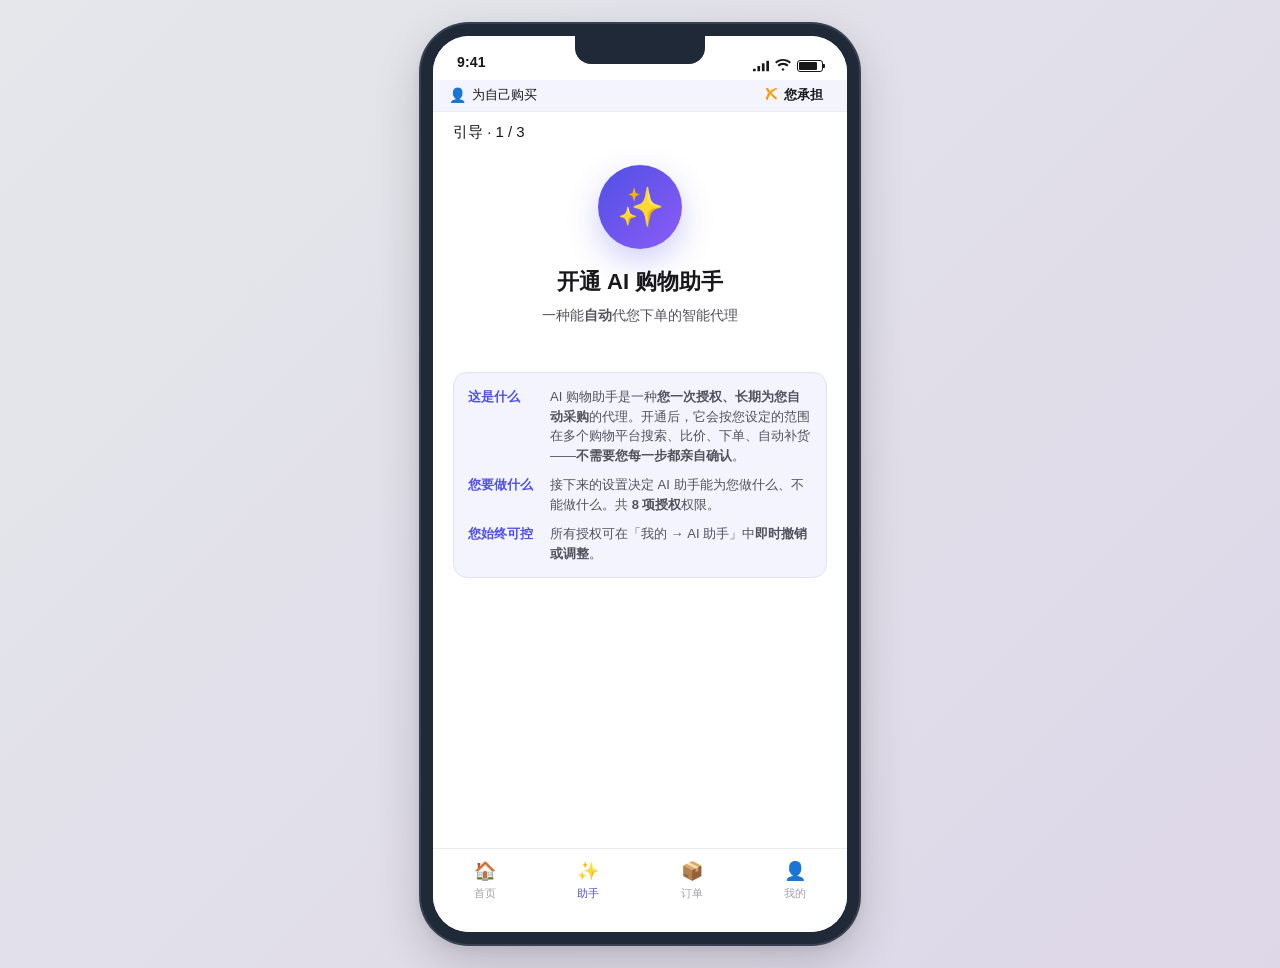
==== index.html @ 3d6e9ff3 "Prototype v5: agentic commerce authorization tool (3-page welcome, 8 auth items, monthly cap)" ====
<!DOCTYPE html>
<html lang="zh-CN">
<head>
  <meta charset="UTF-8" />
  <meta name="viewport" content="width=device-width, initial-scale=1.0, maximum-scale=1.0, user-scalable=no" />
  <meta name="referrer" content="no-referrer" />
  <meta name="theme-color" content="#5050E5" />
  <title>AI 购物助手</title>
  <link rel="stylesheet" href="styles.css" />
</head>
<body>
  <!-- PC backdrop holds a phone-frame; on mobile the frame collapses to fullscreen -->
  <div class="frame-bg">
    <div class="phone-frame" role="application" aria-label="AI 购物助手原型">
      <div class="notch"></div>
      <div class="phone-screen">

        <!-- Status bar (visual only) -->
        <header class="status-bar" aria-hidden="true">
          <div class="time">9:41</div>
          <div class="icons">
            <!-- signal -->
            <svg viewBox="0 0 18 12" aria-hidden="true">
              <rect x="0"  y="9"  width="3" height="3" rx="0.5"/>
              <rect x="5"  y="6"  width="3" height="6" rx="0.5"/>
              <rect x="10" y="3"  width="3" height="9" rx="0.5"/>
              <rect x="15" y="0"  width="3" height="12" rx="0.5"/>
            </svg>
            <!-- wifi -->
            <svg viewBox="0 0 16 12" aria-hidden="true">
              <path d="M8 11 L9.5 9.5 L8 8 L6.5 9.5 Z"/>
              <path d="M2.5 5 C5.5 2 10.5 2 13.5 5 L12 6.5 C9.8 4.4 6.2 4.4 4 6.5 Z"/>
              <path d="M0 2 C4.5 -2 11.5 -2 16 2 L14.5 3.5 C10.5 -0.3 5.5 -0.3 1.5 3.5 Z"/>
            </svg>
            <div class="battery"><div class="level"></div></div>
          </div>
        </header>

        <!-- Persistent ambient cell+cue banner (Round 6) -->
        <div id="ambient-banner" class="ambient-banner" role="status" aria-live="polite"></div>

        <!-- App content area (scrollable) -->
        <main id="app" class="app-area" role="main" aria-live="polite"></main>

        <!-- Bottom tab bar (decorative, not active) -->
        <nav class="tab-bar" aria-hidden="true">
          <div class="tab"><span class="tab-icon">🏠</span><span>首页</span></div>
          <div class="tab active"><span class="tab-icon">✨</span><span>助手</span></div>
          <div class="tab"><span class="tab-icon">📦</span><span>订单</span></div>
          <div class="tab"><span class="tab-icon">👤</span><span>我的</span></div>
        </nav>

      </div>
    </div>
  </div>

  <noscript>
    <p style="position:fixed;inset:0;background:#fff;padding:24px;color:#9b1c1c;text-align:center;">
      请启用 JavaScript 以完成此问卷的授权设置。
    </p>
  </noscript>

  <script src="app.js"></script>
</body>
</html>
---- styles.css ----
/* R3C1 Authorization Prototype v2 — Qwen-style mobile shopping assistant
   Design language: 通义千问 / Qwen aesthetic
   - Indigo-purple gradients (Qwen brand vibe)
   - PingFang SC / Source Han Sans
   - Generous whitespace, 12-16px rounded corners
   - ✨ sparkle as AI mark
   - Mobile-first; PC center-renders an iPhone frame
*/

/* ============================== TOKENS ============================== */
:root {
  /* Qwen palette */
  --qwen-primary: #5050E5;
  --qwen-primary-down: #4242C7;
  --qwen-light: #8B8FF7;
  --qwen-soft-bg: #F4F4FF;
  --qwen-gradient: linear-gradient(135deg, #5050E5 0%, #8B5CF6 100%);
  --qwen-gradient-soft: linear-gradient(135deg, #EEEEFF 0%, #F4EEFF 100%);

  /* Trust / status */
  --teal: #0EA5E9;
  --teal-soft: #E0F2FE;
  --amber: #F59E0B;
  --amber-soft: #FEF3C7;
  --green: #10B981;
  --green-soft: #D1FAE5;

  /* Neutrals */
  --bg: #FFFFFF;
  --bg-soft: #FAFAFC;
  --bg-card: #F8F8FB;
  --line: #EBEBF0;
  --line-strong: #D4D4DA;
  --fg: #18181B;
  --fg-soft: #52525B;
  --fg-mute: #A1A1AA;
  --fg-muted-light: #D4D4D8;

  /* Disabled */
  --disabled-bg: #F1F1F4;
  --disabled-fg: #C7C7CD;

  /* Phone frame (PC only) */
  --phone-w: 414px;
  --phone-h: 896px;
  --phone-bezel: 12px;
  --phone-radius: 48px;
  --phone-radius-inner: 36px;

  /* Sizes */
  --status-bar-h: 44px;
  --tab-bar-h: 60px;
  --safe-bottom: 24px;
}

* { box-sizing: border-box; -webkit-tap-highlight-color: transparent; }

html, body {
  margin: 0;
  padding: 0;
  font-family: -apple-system, "PingFang SC", "Source Han Sans CN", "Microsoft YaHei", "Hiragino Sans GB", "Helvetica Neue", Arial, sans-serif;
  font-size: 15px;
  line-height: 1.55;
  color: var(--fg);
  background: #E5E7EB;
  -webkit-font-smoothing: antialiased;
  -moz-osx-font-smoothing: grayscale;
  overflow-x: hidden;
}

/* ============================== PHONE FRAME ============================== */
.frame-bg {
  min-height: 100vh;
  display: flex;
  align-items: center;
  justify-content: center;
  padding: 24px 0;
  background: linear-gradient(135deg, #E5E7EB 0%, #DDD7E8 100%);
}

.phone-frame {
  width: calc(var(--phone-w) + var(--phone-bezel) * 2);
  height: calc(var(--phone-h) + var(--phone-bezel) * 2);
  background: #1F2937;
  border-radius: var(--phone-radius);
  padding: var(--phone-bezel);
  box-shadow:
    0 0 0 2px #374151,
    0 18px 48px rgba(0, 0, 0, 0.18),
    0 4px 12px rgba(0, 0, 0, 0.08);
  position: relative;
  flex-shrink: 0;
}

/* Notch */
.notch {
  position: absolute;
  top: var(--phone-bezel);
  left: 50%;
  transform: translateX(-50%);
  width: 130px;
  height: 28px;
  background: #1F2937;
  border-radius: 0 0 16px 16px;
  z-index: 10;
}

.phone-screen {
  width: 100%;
  height: 100%;
  background: var(--bg);
  border-radius: var(--phone-radius-inner);
  overflow: hidden;
  position: relative;
  display: flex;
  flex-direction: column;
}

/* Mobile (no frame) */
@media (max-width: 480px) {
  body { background: var(--bg); }
  .frame-bg { padding: 0; min-height: 100vh; background: var(--bg); }
  .phone-frame {
    width: 100vw;
    height: 100vh;
    background: var(--bg);
    border-radius: 0;
    padding: 0;
    box-shadow: none;
  }
  .phone-frame::before { display: none; }
  .notch { display: none; }
  .phone-screen { border-radius: 0; }
  .status-bar .time, .status-bar .icons { display: none; }
  .status-bar { height: env(safe-area-inset-top, 24px); }
}

/* ============================== STATUS BAR ============================== */
.status-bar {
  height: var(--status-bar-h);
  flex-shrink: 0;
  display: flex;
  align-items: flex-end;
  justify-content: space-between;
  padding: 0 24px 6px;
  font-size: 14px;
  font-weight: 600;
  color: var(--fg);
  background: var(--bg);
}
.status-bar .time {
  font-variant-numeric: tabular-nums;
  font-weight: 600;
  letter-spacing: 0.2px;
}
.status-bar .icons {
  display: flex;
  align-items: center;
  gap: 6px;
}
.status-bar .icons svg { width: 16px; height: 16px; fill: var(--fg); }
.status-bar .battery {
  width: 26px;
  height: 12px;
  border: 1.4px solid var(--fg);
  border-radius: 3px;
  position: relative;
  padding: 1px;
}
.status-bar .battery::after {
  content: "";
  position: absolute;
  right: -3px; top: 3px;
  width: 2px; height: 4px;
  background: var(--fg);
  border-radius: 0 1px 1px 0;
}
.status-bar .battery .level {
  width: 80%;
  height: 100%;
  background: var(--fg);
  border-radius: 1px;
}

/* ============================== APP AREA ============================== */
.app-area {
  flex: 1 1 auto;
  overflow-y: auto;
  overflow-x: hidden;
  -webkit-overflow-scrolling: touch;
  position: relative;
}

.page-content {
  padding: 8px 20px 24px;
  min-height: 100%;
}

/* ============================== TAB BAR (fake, decorative) ============================== */
.tab-bar {
  flex-shrink: 0;
  height: calc(var(--tab-bar-h) + var(--safe-bottom));
  border-top: 1px solid var(--line);
  background: var(--bg);
  padding: 6px 0 var(--safe-bottom);
  display: flex;
}
.tab-bar .tab {
  flex: 1;
  display: flex;
  flex-direction: column;
  align-items: center;
  justify-content: center;
  font-size: 11px;
  color: var(--fg-mute);
  gap: 2px;
  cursor: not-allowed;
  user-select: none;
}
.tab-bar .tab .tab-icon {
  width: 22px; height: 22px;
  display: inline-flex;
  align-items: center;
  justify-content: center;
  font-size: 18px;
  color: var(--fg-mute);
}
.tab-bar .tab.active { color: var(--qwen-primary); }
.tab-bar .tab.active .tab-icon { color: var(--qwen-primary); }

/* ============================== BUTTONS ============================== */
.btn {
  display: inline-flex;
  align-items: center;
  justify-content: center;
  gap: 6px;
  padding: 14px 22px;
  font-size: 16px;
  font-weight: 600;
  font-family: inherit;
  border: 1px solid transparent;
  border-radius: 12px;
  background: var(--bg-card);
  color: var(--fg);
  cursor: pointer;
  transition: opacity 0.12s ease, transform 0.06s ease;
  user-select: none;
  -webkit-user-select: none;
}
.btn:active { transform: scale(0.985); }
.btn:disabled,
.btn[disabled] {
  background: var(--disabled-bg);
  color: var(--disabled-fg);
  border-color: var(--disabled-bg);
  cursor: not-allowed;
}

.btn-primary {
  background: var(--qwen-gradient);
  color: #FFFFFF;
  box-shadow: 0 6px 18px rgba(80, 80, 229, 0.28);
}
.btn-primary:disabled {
  background: var(--disabled-bg);
  color: var(--disabled-fg);
  box-shadow: none;
}

.btn-secondary {
  background: var(--bg-card);
  color: var(--fg);
  border-color: var(--line);
}

.btn-text {
  background: transparent;
  color: var(--qwen-primary);
  padding: 6px 10px;
}

.btn-block { width: 100%; }

/* ============================== HEADERS / TYPE ============================== */
h1.page-title {
  font-size: 24px;
  font-weight: 700;
  margin: 8px 0 6px;
  color: var(--fg);
  letter-spacing: -0.4px;
}
.page-subtitle {
  font-size: 15px;
  color: var(--fg-soft);
  margin: 0 0 18px;
  line-height: 1.5;
}

.label-mute {
  font-size: 13px;
  color: var(--fg-mute);
  margin: 0 0 8px;
  letter-spacing: 0.2px;
}

.muted { color: var(--fg-mute); }
.soft  { color: var(--fg-soft); }

/* ============================== WELCOME / HERO ============================== */
.hero {
  padding: 16px 4px 12px;
  text-align: center;
}
.hero .ai-avatar {
  width: 84px;
  height: 84px;
  border-radius: 50%;
  background: var(--qwen-gradient);
  display: inline-flex;
  align-items: center;
  justify-content: center;
  font-size: 38px;
  color: #FFFFFF;
  margin: 6px auto 16px;
  box-shadow: 0 12px 32px rgba(80, 80, 229, 0.28);
}
.hero h1 {
  font-size: 22px;
  font-weight: 700;
  margin: 0 0 6px;
  color: var(--fg);
}
.hero .hero-sub {
  font-size: 14px;
  color: var(--fg-soft);
  margin: 0 0 18px;
  line-height: 1.5;
  padding: 0 12px;
}

/* ============================== VIGNETTE CARD (cell-specific) ============================== */
.vignette-card {
  background: var(--qwen-gradient-soft);
  border: 1px solid #E0E0F8;
  border-radius: 14px;
  padding: 16px;
  margin: 8px 0 16px;
  display: flex;
  gap: 14px;
  align-items: center;
}
.vignette-card .v-icon {
  flex-shrink: 0;
  width: 56px; height: 56px;
  border-radius: 14px;
  background: var(--bg);
  border: 1px solid var(--line);
  display: inline-flex;
  align-items: center;
  justify-content: center;
  font-size: 28px;
}
.vignette-card .v-text { flex: 1; min-width: 0; }
.vignette-card .v-text .v-label {
  font-size: 12px;
  color: var(--qwen-primary);
  font-weight: 600;
  letter-spacing: 0.4px;
  margin-bottom: 2px;
  text-transform: uppercase;
}
.vignette-card .v-text .v-title {
  font-size: 16px;
  font-weight: 600;
  color: var(--fg);
  margin-bottom: 4px;
  line-height: 1.4;
}
.vignette-card .v-text .v-sub {
  font-size: 13px;
  color: var(--fg-soft);
  line-height: 1.45;
}

/* ============================== CUE BANNER ============================== */
.cue-banner {
  border-radius: 12px;
  margin: 0 0 16px;
  border-width: 1px;
  border-style: solid;
  overflow: hidden;
}
.cue-banner.high {
  background: var(--teal-soft);
  border-color: rgba(14, 165, 233, 0.25);
}
.cue-banner.low {
  background: var(--amber-soft);
  border-color: rgba(245, 158, 11, 0.3);
}
.cue-banner .cue-row {
  display: flex;
  align-items: center;
  gap: 10px;
  padding: 13px 14px;
  cursor: pointer;
  user-select: none;
}
.cue-banner .cue-icon {
  flex-shrink: 0;
  width: 32px; height: 32px;
  border-radius: 8px;
  display: inline-flex;
  align-items: center;
  justify-content: center;
  font-size: 18px;
}
.cue-banner.high .cue-icon { background: var(--teal); color: #FFFFFF; }
.cue-banner.low  .cue-icon { background: var(--amber); color: #FFFFFF; }
.cue-banner .cue-label {
  font-size: 11px;
  font-weight: 600;
  letter-spacing: 0.4px;
  text-transform: uppercase;
  margin-bottom: 2px;
}
.cue-banner.high .cue-label { color: #075985; }
.cue-banner.low  .cue-label { color: #92400E; }
.cue-banner .cue-summary {
  font-size: 14px;
  color: var(--fg);
  font-weight: 500;
  line-height: 1.45;
}
.cue-banner .cue-chevron {
  flex-shrink: 0;
  font-size: 18px;
  color: var(--fg-mute);
  transition: transform 0.15s ease;
}
.cue-banner.expanded .cue-chevron { transform: rotate(180deg); }
.cue-banner .cue-body {
  display: none;
  padding: 0 14px 14px;
  border-top: 1px dashed rgba(0,0,0,0.08);
  font-size: 14px;
  color: var(--fg-soft);
  line-height: 1.6;
}
.cue-banner.expanded .cue-body { display: block; padding-top: 14px; }
.cue-banner .cue-body .cue-full {
  background: rgba(255, 255, 255, 0.55);
  padding: 12px;
  border-radius: 8px;
  margin: 0 0 12px;
  font-size: 14px;
  font-weight: 500;
  color: var(--fg);
  line-height: 1.55;
}
.cue-banner .cue-body .cue-en {
  font-size: 13px;
  color: var(--fg-mute);
  line-height: 1.5;
  font-style: italic;
}
.cue-banner .cue-body .cue-ack {
  margin-top: 12px;
  display: flex;
  justify-content: flex-end;
}
.cue-banner .cue-body .cue-ack button {
  background: rgba(255, 255, 255, 0.9);
  border: 1px solid var(--line);
  border-radius: 8px;
  padding: 7px 14px;
  font-size: 13px;
  font-weight: 600;
  color: var(--fg);
  cursor: pointer;
}

/* ============================== TRUST SIGNALS ============================== */
.trust-row {
  display: flex;
  flex-wrap: wrap;
  gap: 6px 10px;
  margin: 12px 0 16px;
}
.trust-row .trust-item {
  display: inline-flex;
  align-items: center;
  gap: 4px;
  font-size: 12px;
  color: var(--fg-mute);
  background: var(--bg-card);
  padding: 5px 10px;
  border-radius: 999px;
  border: 1px solid var(--line);
}
.trust-row .trust-item .icon { font-size: 13px; }

/* ============================== TIER INTRO ============================== */
.tier-intro {
  padding: 14px 4px 8px;
  text-align: center;
}
.tier-intro .step-label {
  font-size: 12px;
  font-weight: 600;
  color: var(--qwen-primary);
  letter-spacing: 1px;
  text-transform: uppercase;
  margin-bottom: 14px;
}
.tier-intro .tier-icon {
  width: 92px; height: 92px;
  border-radius: 24px;
  background: var(--qwen-gradient-soft);
  display: inline-flex;
  align-items: center;
  justify-content: center;
  font-size: 44px;
  margin: 0 auto 16px;
}
.tier-intro h1 {
  font-size: 24px;
  font-weight: 700;
  margin: 0 0 8px;
}
.tier-intro p {
  font-size: 15px;
  color: var(--fg-soft);
  line-height: 1.6;
  margin: 0 16px 16px;
}
.tier-intro .preview-list {
  text-align: left;
  background: var(--bg-card);
  border: 1px solid var(--line);
  border-radius: 12px;
  padding: 12px 16px;
  margin: 8px 0 18px;
}
.tier-intro .preview-list li {
  list-style: none;
  font-size: 14px;
  color: var(--fg-soft);
  padding: 7px 0;
  border-bottom: 1px solid var(--line);
  display: flex;
  align-items: center;
  gap: 10px;
}
.tier-intro .preview-list li:last-child { border-bottom: 0; }
.tier-intro .preview-list .dot {
  width: 6px; height: 6px;
  background: var(--qwen-primary);
  border-radius: 50%;
  flex-shrink: 0;
}

/* ============================== AUTH ITEM PAGE ============================== */
.auth-page {
  padding: 14px 4px 0;
}
.auth-page .step-label {
  font-size: 12px;
  font-weight: 600;
  color: var(--qwen-primary);
  letter-spacing: 0.6px;
  margin-bottom: 14px;
}
.auth-page .auth-icon {
  width: 80px; height: 80px;
  border-radius: 22px;
  background: var(--qwen-gradient);
  display: inline-flex;
  align-items: center;
  justify-content: center;
  font-size: 36px;
  margin-bottom: 18px;
  box-shadow: 0 12px 28px rgba(80, 80, 229, 0.22);
}
.auth-page h1 {
  font-size: 22px;
  font-weight: 700;
  margin: 0 0 8px;
  letter-spacing: -0.3px;
}
.auth-page .auth-sub {
  font-size: 15px;
  color: var(--fg-soft);
  line-height: 1.55;
  margin: 0 0 16px;
}

/* Detail toggle */
.auth-detail {
  border: 1px solid var(--line);
  border-radius: 12px;
  margin: 6px 0 16px;
  overflow: hidden;
}
.auth-detail .detail-head {
  display: flex;
  align-items: center;
  justify-content: space-between;
  padding: 12px 14px;
  cursor: pointer;
  user-select: none;
  font-size: 14px;
  font-weight: 500;
  color: var(--fg);
}
.auth-detail .chevron {
  font-size: 16px;
  color: var(--fg-mute);
  transition: transform 0.15s ease;
}
.auth-detail.open .chevron { transform: rotate(180deg); }
.auth-detail .detail-body {
  display: none;
  padding: 0 14px 14px;
  font-size: 13px;
  color: var(--fg-soft);
  line-height: 1.6;
  border-top: 1px dashed var(--line);
}
.auth-detail.open .detail-body { display: block; padding-top: 12px; }
.auth-detail .detail-body p { margin: 0 0 8px; }
.auth-detail .detail-body strong { color: var(--fg); font-weight: 600; }

/* Trust pellets in auth pages */
.auth-trust {
  display: flex;
  flex-wrap: wrap;
  gap: 8px;
  margin: 0 0 16px;
}
.auth-trust .pellet {
  display: inline-flex;
  align-items: center;
  gap: 4px;
  font-size: 12px;
  color: var(--fg-mute);
  background: var(--bg-card);
  padding: 4px 10px;
  border-radius: 999px;
  border: 1px solid var(--line);
}

/* Min-read gate hint */
.read-gate {
  display: flex;
  align-items: center;
  justify-content: center;
  gap: 6px;
  margin: 4px 0 12px;
  font-size: 12px;
  color: var(--fg-mute);
  height: 18px;
}
.read-gate.cleared { visibility: hidden; }
.read-gate .countdown { color: var(--qwen-primary); font-weight: 600; }

/* Choice buttons row */
.choice-row {
  display: flex;
  gap: 12px;
  margin: 0 0 16px;
}
.choice-row .btn { flex: 1; padding: 14px 0; font-size: 16px; }

/* Hold-to-confirm button */
.btn-hold {
  position: relative;
  flex: 1;
  border: none;
  border-radius: 12px;
  height: 50px;
  font-size: 16px;
  font-weight: 600;
  font-family: inherit;
  background: var(--qwen-gradient);
  color: #FFFFFF;
  cursor: pointer;
  overflow: hidden;
  user-select: none;
  -webkit-user-select: none;
  box-shadow: 0 6px 18px rgba(80, 80, 229, 0.28);
}
.btn-hold .hold-progress {
  position: absolute;
  top: 0; left: 0;
  height: 100%;
  width: 0;
  background: rgba(255, 255, 255, 0.18);
  transition: width 0.05s linear;
}
.btn-hold .hold-label {
  position: relative;
  z-index: 1;
  display: flex;
  align-items: center;
  justify-content: center;
  height: 100%;
  gap: 6px;
}
.btn-hold .hold-hint {
  font-size: 11px;
  font-weight: 500;
  opacity: 0.85;
}
.btn-hold:disabled,
.btn-hold[disabled] {
  background: var(--disabled-bg);
  color: var(--disabled-fg);
  box-shadow: none;
  cursor: not-allowed;
}

/* ============================== PAYMENT CAP ============================== */
.cap-page { padding: 14px 4px 0; }
.cap-page .step-label {
  font-size: 12px;
  font-weight: 600;
  color: var(--qwen-primary);
  letter-spacing: 0.6px;
  margin-bottom: 14px;
}
.cap-page h1 {
  font-size: 22px;
  font-weight: 700;
  margin: 0 0 8px;
}
.cap-page .anchor-hint {
  background: var(--bg-card);
  border: 1px solid var(--line);
  border-radius: 12px;
  padding: 12px 14px;
  font-size: 13px;
  color: var(--fg-soft);
  margin: 12px 0 24px;
  display: flex;
  align-items: center;
  gap: 10px;
}
.cap-page .anchor-hint .anchor-icon {
  font-size: 18px;
  color: var(--qwen-primary);
}
.cap-display {
  text-align: center;
  margin: 24px 0 12px;
}
.cap-display .cap-number {
  font-size: 56px;
  font-weight: 700;
  color: var(--fg);
  line-height: 1;
  letter-spacing: -2px;
  font-variant-numeric: tabular-nums;
}
.cap-display .cap-currency {
  font-size: 24px;
  color: var(--fg-mute);
  margin-right: 6px;
  font-weight: 600;
}
.cap-display .cap-label {
  font-size: 13px;
  color: var(--fg-mute);
  margin-top: 6px;
}
.cap-slider-wrap {
  padding: 14px 0 6px;
}
.cap-slider {
  width: 100%;
  -webkit-appearance: none;
  appearance: none;
  height: 6px;
  background: var(--line);
  border-radius: 999px;
  outline: none;
}
.cap-slider::-webkit-slider-thumb {
  -webkit-appearance: none;
  appearance: none;
  width: 26px; height: 26px;
  background: #FFFFFF;
  border: 4px solid var(--qwen-primary);
  border-radius: 50%;
  cursor: pointer;
  box-shadow: 0 4px 12px rgba(80, 80, 229, 0.3);
}
.cap-slider::-moz-range-thumb {
  width: 26px; height: 26px;
  background: #FFFFFF;
  border: 4px solid var(--qwen-primary);
  border-radius: 50%;
  cursor: pointer;
  box-shadow: 0 4px 12px rgba(80, 80, 229, 0.3);
}
.cap-ticks {
  display: flex;
  justify-content: space-between;
  font-size: 12px;
  color: var(--fg-mute);
  padding: 8px 4px 0;
  font-variant-numeric: tabular-nums;
}
.cap-explainer {
  margin: 22px 0 16px;
  padding: 12px 14px;
  background: var(--qwen-soft-bg);
  border-radius: 10px;
  font-size: 13px;
  color: var(--fg-soft);
  line-height: 1.55;
  display: flex;
  gap: 10px;
}
.cap-explainer .icon {
  flex-shrink: 0;
  font-size: 16px;
  color: var(--qwen-primary);
}

/* ============================== CONFIRM SUMMARY ============================== */
.confirm-page { padding: 14px 4px 0; }
.confirm-page h1 {
  font-size: 22px;
  font-weight: 700;
  margin: 0 0 6px;
}
.confirm-page .confirm-sub {
  font-size: 14px;
  color: var(--fg-soft);
  margin: 0 0 18px;
}
.summary-group {
  background: var(--bg-card);
  border: 1px solid var(--line);
  border-radius: 14px;
  margin: 0 0 14px;
  overflow: hidden;
}
.summary-group .group-head {
  padding: 12px 16px 8px;
  font-size: 12px;
  font-weight: 600;
  color: var(--qwen-primary);
  letter-spacing: 0.6px;
  text-transform: uppercase;
  border-bottom: 1px solid var(--line);
  background: var(--bg);
}
.summary-row {
  display: flex;
  align-items: center;
  gap: 12px;
  padding: 11px 16px;
  border-bottom: 1px solid var(--line);
}
.summary-row:last-child { border-bottom: 0; }
.summary-row .check {
  flex-shrink: 0;
  width: 22px; height: 22px;
  border-radius: 50%;
  display: inline-flex;
  align-items: center;
  justify-content: center;
  font-size: 14px;
  font-weight: 700;
}
.summary-row .check.allow { background: var(--green-soft); color: var(--green); }
.summary-row .check.deny  { background: #FEE2E2; color: #DC2626; }
.summary-row .summary-text {
  flex: 1;
  font-size: 14px;
  color: var(--fg);
  line-height: 1.4;
}
.summary-row .modify-link {
  font-size: 13px;
  color: var(--qwen-primary);
  cursor: pointer;
  font-weight: 500;
  flex-shrink: 0;
}
.summary-row .modify-link:hover { color: var(--qwen-primary-down); }

.summary-cap-card {
  background: var(--bg-card);
  border: 1px solid var(--line);
  border-radius: 14px;
  padding: 14px 16px;
  margin: 0 0 14px;
  display: flex;
  align-items: center;
  gap: 12px;
}
.summary-cap-card .cap-icon {
  width: 38px; height: 38px;
  border-radius: 10px;
  background: var(--qwen-soft-bg);
  display: inline-flex;
  align-items: center;
  justify-content: center;
  font-size: 20px;
  color: var(--qwen-primary);
}
.summary-cap-card .cap-block { flex: 1; }
.summary-cap-card .cap-block .lbl {
  font-size: 12px;
  color: var(--fg-mute);
  margin-bottom: 2px;
}
.summary-cap-card .cap-block .val {
  font-size: 18px;
  font-weight: 600;
  color: var(--fg);
}
.summary-cap-card .modify-link {
  font-size: 13px;
  color: var(--qwen-primary);
  cursor: pointer;
  font-weight: 500;
}

/* ============================== BOTTOM ACTION ============================== */
.bottom-action {
  padding: 12px 20px 16px;
  border-top: 1px solid var(--line);
  background: var(--bg);
  display: flex;
  gap: 10px;
}
.bottom-action .btn { flex: 1; }
.bottom-action.with-back .btn-secondary { flex: 0 0 100px; }

/* ============================== END / SUCCESS ============================== */
.end-page {
  padding: 80px 24px 40px;
  text-align: center;
}
.end-page .check-circle {
  width: 84px; height: 84px;
  border-radius: 50%;
  background: var(--green-soft);
  color: var(--green);
  display: inline-flex;
  align-items: center;
  justify-content: center;
  font-size: 42px;
  margin: 0 auto 22px;
}
.end-page h1 {
  font-size: 22px;
  font-weight: 700;
  margin: 0 0 8px;
}
.end-page p {
  color: var(--fg-soft);
  font-size: 14px;
  line-height: 1.55;
  margin: 0 0 22px;
}
.end-page .submission-code {
  display: inline-block;
  padding: 10px 22px;
  background: var(--qwen-soft-bg);
  border: 1px solid #DCDCFA;
  border-radius: 10px;
  font-family: "SF Mono", ui-monospace, Menlo, Consolas, monospace;
  font-size: 22px;
  letter-spacing: 4px;
  font-weight: 600;
  color: var(--qwen-primary);
  margin-bottom: 14px;
}
.end-page .small-note {
  font-size: 12px;
  color: var(--fg-mute);
  max-width: 280px;
  margin: 0 auto;
  line-height: 1.5;
}

/* ============================== SCROLL HELPERS ============================== */
.app-area::-webkit-scrollbar { width: 0; background: transparent; }
.app-area { scrollbar-width: none; }

/* ============================== SUBTLE ANIMATIONS ============================== */
.fade-in {
  animation: fadeIn 0.18s ease-out;
}
@keyframes fadeIn {
  from { opacity: 0; transform: translateY(4px); }
  to   { opacity: 1; transform: translateY(0); }
}

/* ============================== AI CHAT BUBBLE (Qwen-style) ============================== */
.ai-bubble {
  display: flex;
  gap: 10px;
  margin: 14px 0;
  align-items: flex-start;
}
.ai-bubble .ai-avatar-mini {
  flex-shrink: 0;
  width: 28px; height: 28px;
  border-radius: 50%;
  background: var(--qwen-gradient);
  color: #FFFFFF;
  display: inline-flex;
  align-items: center;
  justify-content: center;
  font-size: 14px;
  margin-top: 2px;
}
.ai-bubble .ai-msg {
  flex: 1;
  background: var(--bg-card);
  border: 1px solid var(--line);
  border-radius: 4px 14px 14px 14px;
  padding: 10px 14px;
  font-size: 14px;
  color: var(--fg);
  line-height: 1.5;
}
.ai-bubble .ai-msg .reason {
  display: block;
  margin-top: 6px;
  font-size: 12px;
  color: var(--fg-mute);
}

/* ============================== PRODUCT CARDS ============================== */
.product-row {
  display: flex;
  gap: 10px;
  overflow-x: auto;
  overflow-y: hidden;
  padding: 4px 4px 8px;
  margin: 0 -4px 14px;
  scrollbar-width: none;
}
.product-row::-webkit-scrollbar { display: none; }

.product-card {
  flex: 0 0 124px;
  width: 124px;
  background: var(--bg);
  border: 1px solid var(--line);
  border-radius: 12px;
  padding: 8px;
  display: flex;
  flex-direction: column;
  position: relative;
}
.product-card .pc-img {
  width: 100%;
  aspect-ratio: 1;
  border-radius: 8px;
  display: flex;
  align-items: center;
  justify-content: center;
  font-size: 40px;
  position: relative;
  overflow: hidden;
}
.product-card .pc-name {
  font-size: 12px;
  font-weight: 500;
  color: var(--fg);
  margin: 8px 0 2px;
  line-height: 1.35;
  display: -webkit-box;
  -webkit-line-clamp: 2;
  -webkit-box-orient: vertical;
  overflow: hidden;
  min-height: 32px;
}
.product-card .pc-meta {
  font-size: 11px;
  color: var(--fg-mute);
  margin-bottom: 4px;
}
.product-card .pc-price {
  display: flex;
  align-items: baseline;
  gap: 4px;
  font-variant-numeric: tabular-nums;
}
.product-card .pc-price .now {
  color: #DC2626;
  font-weight: 600;
  font-size: 14px;
}
.product-card .pc-price .now .yuan { font-size: 11px; }
.product-card .pc-price .orig {
  font-size: 11px;
  color: var(--fg-mute);
  text-decoration: line-through;
}
.product-card .pc-badge {
  position: absolute;
  top: 6px;
  left: 6px;
  background: linear-gradient(135deg, #FACC15, #F59E0B);
  color: #FFFFFF;
  font-size: 10px;
  font-weight: 600;
  padding: 2px 6px;
  border-radius: 4px;
  letter-spacing: 0.4px;
}
.product-card .pc-badge.ai-pick {
  background: var(--qwen-gradient);
}
.product-card .pc-badge.oos {
  background: #94A3B8;
}

/* large product card (for select / single hero) */
.product-card-large {
  width: 100%;
  background: var(--bg);
  border: 1px solid var(--line);
  border-radius: 14px;
  padding: 14px;
  margin-bottom: 14px;
  display: flex;
  gap: 12px;
}
.product-card-large .pc-img {
  flex-shrink: 0;
  width: 96px; height: 96px;
  border-radius: 10px;
  display: flex;
  align-items: center;
  justify-content: center;
  font-size: 48px;
}
.product-card-large .pc-body { flex: 1; min-width: 0; }
.product-card-large .pc-name {
  font-size: 15px;
  font-weight: 600;
  color: var(--fg);
  margin: 0 0 4px;
  line-height: 1.4;
}
.product-card-large .pc-meta {
  font-size: 12px;
  color: var(--fg-mute);
  margin-bottom: 8px;
}
.product-card-large .pc-meta .star { color: #F59E0B; }
.product-card-large .pc-price .now {
  color: #DC2626;
  font-weight: 700;
  font-size: 18px;
}
.product-card-large .pc-price .yuan { font-size: 12px; }
.product-card-large .pc-price .orig {
  font-size: 12px;
  color: var(--fg-mute);
  text-decoration: line-through;
  margin-left: 6px;
}

/* Product comparison row (3 cards side-by-side, no scroll) */
.product-compare {
  display: grid;
  grid-template-columns: repeat(3, 1fr);
  gap: 8px;
  margin-bottom: 14px;
}
.product-compare .product-card {
  flex: none;
  width: 100%;
}

/* ============================== MOCK ORDER CARD ============================== */
.mock-order {
  background: var(--bg);
  border: 1px solid var(--line);
  border-radius: 14px;
  margin: 0 0 14px;
  overflow: hidden;
}
.mock-order .mo-store {
  padding: 10px 14px 8px;
  font-size: 13px;
  color: var(--fg);
  font-weight: 500;
  border-bottom: 1px solid var(--line);
  display: flex;
  align-items: center;
  gap: 6px;
}
.mock-order .mo-store .store-icon {
  width: 16px; height: 16px;
  background: var(--qwen-gradient);
  border-radius: 4px;
  display: inline-flex;
  align-items: center;
  justify-content: center;
  font-size: 11px;
  color: #FFFFFF;
}
.mock-order .mo-product {
  padding: 12px 14px;
  display: flex;
  gap: 12px;
  align-items: center;
  border-bottom: 1px solid var(--line);
}
.mock-order .mo-product .pc-img {
  width: 60px; height: 60px;
  border-radius: 8px;
  display: flex;
  align-items: center;
  justify-content: center;
  font-size: 30px;
}
.mock-order .mo-product .mo-info { flex: 1; }
.mock-order .mo-product .mo-name {
  font-size: 14px;
  font-weight: 500;
  color: var(--fg);
}
.mock-order .mo-product .mo-spec {
  font-size: 11px;
  color: var(--fg-mute);
  margin-top: 2px;
}
.mock-order .mo-product .mo-price {
  font-size: 15px;
  font-weight: 600;
  color: var(--fg);
  align-self: flex-start;
  margin-top: 2px;
}
.mock-order .mo-rows { padding: 10px 14px; }
.mock-order .mo-row {
  display: flex;
  justify-content: space-between;
  font-size: 13px;
  padding: 5px 0;
  color: var(--fg-soft);
}
.mock-order .mo-row .label { color: var(--fg-mute); }
.mock-order .mo-row .val { color: var(--fg); }
.mock-order .mo-total {
  border-top: 1px solid var(--line);
  padding: 10px 14px;
  display: flex;
  justify-content: space-between;
  align-items: baseline;
  background: var(--bg-card);
}
.mock-order .mo-total .label {
  font-size: 13px;
  color: var(--fg-soft);
}
.mock-order .mo-total .val {
  font-size: 18px;
  font-weight: 700;
  color: #DC2626;
}

/* ============================== MOCK PAYMENT MODAL ============================== */
.mock-payment {
  background: var(--bg);
  border: 1px solid var(--line);
  border-radius: 16px;
  padding: 20px 18px 16px;
  margin: 0 0 14px;
  text-align: center;
}
.mock-payment .pay-title {
  font-size: 13px;
  color: var(--fg-mute);
  margin-bottom: 8px;
}
.mock-payment .pay-amount {
  font-size: 36px;
  font-weight: 700;
  color: var(--fg);
  letter-spacing: -1px;
  font-variant-numeric: tabular-nums;
}
.mock-payment .pay-amount .yuan { font-size: 18px; color: var(--fg-mute); margin-right: 4px; }
.mock-payment .pay-method {
  display: flex;
  align-items: center;
  justify-content: space-between;
  background: var(--bg-card);
  border: 1px solid var(--line);
  border-radius: 10px;
  padding: 10px 14px;
  margin: 14px 0 8px;
}
.mock-payment .pay-method .pm-left {
  display: flex;
  align-items: center;
  gap: 10px;
}
.mock-payment .pay-method .pm-icon {
  width: 32px; height: 32px;
  border-radius: 8px;
  background: linear-gradient(135deg, #1677FF, #00A1F1);
  color: #FFFFFF;
  font-size: 16px;
  display: inline-flex;
  align-items: center;
  justify-content: center;
}
.mock-payment .pay-method .pm-name {
  font-size: 14px;
  font-weight: 500;
  color: var(--fg);
}
.mock-payment .pay-method .pm-sub {
  font-size: 11px;
  color: var(--fg-mute);
  margin-top: 1px;
}
.mock-payment .pay-method .pm-check {
  color: var(--qwen-primary);
  font-size: 18px;
  font-weight: 700;
}
.mock-payment .pay-disclaimer {
  font-size: 11px;
  color: var(--fg-mute);
  margin-top: 6px;
  font-style: italic;
}

/* ============================== SUBSTITUTE PAIR ============================== */
.sub-pair {
  display: grid;
  grid-template-columns: 1fr 28px 1fr;
  gap: 8px;
  align-items: stretch;
  margin: 0 0 14px;
}
.sub-pair .arrow {
  display: flex;
  align-items: center;
  justify-content: center;
  font-size: 20px;
  color: var(--qwen-primary);
}
.sub-pair .product-card .pc-status {
  font-size: 10px;
  font-weight: 600;
  padding: 2px 6px;
  border-radius: 4px;
  display: inline-block;
  margin-top: 4px;
}
.sub-pair .product-card .pc-status.oos {
  background: #FEE2E2;
  color: #B91C1C;
}
.sub-pair .product-card .pc-status.replaced {
  background: var(--green-soft);
  color: var(--green);
}

/* ============================== REPLENISH CALENDAR ============================== */
.cal-grid {
  background: var(--bg);
  border: 1px solid var(--line);
  border-radius: 14px;
  padding: 12px;
  margin: 0 0 14px;
}
.cal-grid .cal-month {
  font-size: 14px;
  font-weight: 600;
  text-align: center;
  margin-bottom: 8px;
  color: var(--fg);
}
.cal-grid .cal-headers,
.cal-grid .cal-days {
  display: grid;
  grid-template-columns: repeat(7, 1fr);
  gap: 4px;
}
.cal-grid .cal-headers div {
  font-size: 11px;
  color: var(--fg-mute);
  text-align: center;
  padding: 4px 0;
  font-weight: 500;
}
.cal-grid .cal-days .day {
  aspect-ratio: 1;
  display: flex;
  align-items: center;
  justify-content: center;
  font-size: 12px;
  color: var(--fg-soft);
  border-radius: 6px;
  position: relative;
}
.cal-grid .cal-days .day.empty { color: var(--fg-muted-light); }
.cal-grid .cal-days .day.replenish {
  background: var(--qwen-soft-bg);
  color: var(--qwen-primary);
  font-weight: 600;
}
.cal-grid .cal-days .day.replenish::after {
  content: "🔄";
  position: absolute;
  top: -2px;
  right: -2px;
  font-size: 9px;
}
.cal-grid .cal-legend {
  display: flex;
  align-items: center;
  gap: 8px;
  margin-top: 10px;
  padding-top: 10px;
  border-top: 1px solid var(--line);
  font-size: 11px;
  color: var(--fg-mute);
}
.cal-grid .cal-legend .swatch {
  width: 12px; height: 12px;
  background: var(--qwen-soft-bg);
  border-radius: 3px;
}
.cal-grid .cal-legend .replen-list {
  flex: 1;
  font-size: 11px;
  color: var(--fg-soft);
}

/* ============================== SCENARIO PREVIEW (welcome page) ============================== */
.scenario-preview {
  margin: 14px 0;
}
.scenario-preview .sp-label {
  font-size: 12px;
  color: var(--qwen-primary);
  font-weight: 600;
  letter-spacing: 0.4px;
  text-transform: uppercase;
  margin-bottom: 8px;
}
.scenario-preview .sp-row {
  display: flex;
  gap: 8px;
  overflow-x: auto;
  scrollbar-width: none;
  padding: 2px;
  margin: 0 -2px;
}
.scenario-preview .sp-row::-webkit-scrollbar { display: none; }
.scenario-preview .sp-card {
  flex: 0 0 80px;
  width: 80px;
  background: var(--bg);
  border: 1px solid var(--line);
  border-radius: 10px;
  padding: 6px;
  text-align: center;
}
.scenario-preview .sp-card .sp-img {
  width: 100%;
  aspect-ratio: 1;
  border-radius: 6px;
  display: flex;
  align-items: center;
  justify-content: center;
  font-size: 28px;
}
.scenario-preview .sp-card .sp-name {
  font-size: 10px;
  color: var(--fg-soft);
  margin-top: 4px;
  line-height: 1.2;
  display: -webkit-box;
  -webkit-line-clamp: 2;
  -webkit-box-orient: vertical;
  overflow: hidden;
  min-height: 24px;
}
.scenario-preview .sp-card .sp-price {
  font-size: 11px;
  color: #DC2626;
  font-weight: 600;
  margin-top: 2px;
}


/* ============================== AMBIENT BANNER (Round 6) ============================== */
.ambient-banner {
  height: 32px;
  flex-shrink: 0;
  display: flex;
  align-items: center;
  justify-content: space-between;
  padding: 0 16px;
  background: var(--qwen-soft-bg);
  border-bottom: 1px solid var(--line);
  font-size: 13px;
  font-weight: 500;
  color: var(--fg);
  user-select: none;
}
.ambient-banner .ab-left {
  display: flex;
  align-items: center;
  gap: 6px;
}
.ambient-banner .ab-icon {
  font-size: 14px;
  line-height: 1;
}
.ambient-banner .ab-right {
  display: flex;
  align-items: center;
  gap: 5px;
  cursor: pointer;
  font-weight: 600;
  padding: 2px 8px;
  border-radius: 8px;
  transition: background 0.15s;
}
.ambient-banner .ab-right:hover { background: rgba(0, 0, 0, 0.04); }
.ambient-banner .ab-glyph {
  font-size: 14px;
  font-weight: 700;
  line-height: 1;
}
.ambient-banner.cue-high .ab-glyph { color: var(--green); }
.ambient-banner.cue-low  .ab-glyph { color: var(--amber); }

/* ============================== PAYMENT LADDER (Round 6) ============================== */
.pay-ladder {
  display: flex;
  flex-direction: column;
  gap: 10px;
  margin-top: 12px;
}
.pay-ladder .pl-row {
  position: relative;
  display: flex;
  align-items: flex-start;
  gap: 12px;
  padding: 14px 14px 14px 16px;
  background: var(--bg-card);
  border: 1.5px solid var(--line);
  border-radius: 14px;
  cursor: pointer;
  transition: border-color 0.15s, background 0.15s;
}
.pay-ladder .pl-row:hover {
  border-color: var(--qwen-light);
}
.pay-ladder .pl-row.selected {
  border-color: var(--qwen-primary);
  background: var(--qwen-soft-bg);
}
.pay-ladder .pl-radio {
  width: 20px;
  height: 20px;
  flex-shrink: 0;
  border: 2px solid var(--line-strong);
  border-radius: 50%;
  margin-top: 2px;
  background: #FFFFFF;
  position: relative;
}
.pay-ladder .pl-row.selected .pl-radio {
  border-color: var(--qwen-primary);
}
.pay-ladder .pl-row.selected .pl-radio::after {
  content: "";
  position: absolute;
  top: 50%; left: 50%;
  transform: translate(-50%, -50%);
  width: 10px;
  height: 10px;
  border-radius: 50%;
  background: var(--qwen-primary);
}
.pay-ladder .pl-body {
  flex: 1 1 auto;
  min-width: 0;
}
.pay-ladder .pl-title {
  font-size: 15px;
  font-weight: 600;
  color: var(--fg);
  line-height: 1.35;
}
.pay-ladder .pl-sub {
  font-size: 12px;
  color: var(--fg-soft);
  margin-top: 4px;
  line-height: 1.4;
}
.pay-ladder .pl-level {
  position: absolute;
  top: 12px;
  right: 14px;
  font-size: 11px;
  font-weight: 600;
  color: var(--fg-mute);
  letter-spacing: 0.4px;
}
.pay-ladder .pl-row.selected .pl-level {
  color: var(--qwen-primary);
}
.pay-ladder .pl-row.requires-hold {
  border-color: var(--amber);
  background: var(--amber-soft);
}
.pay-ladder .pl-row.requires-hold.selected {
  border-color: var(--qwen-primary);
  background: var(--qwen-soft-bg);
}
.pay-ladder .pl-hold-hint {
  font-size: 11px;
  color: var(--amber);
  margin-top: 6px;
  font-weight: 600;
}
.pay-ladder .pl-row.selected .pl-hold-hint {
  color: var(--qwen-primary);
}


/* ============================== PREFERENCE PAGE (Round 7) ============================== */
.pref-list {
  display: flex;
  flex-direction: column;
  gap: 10px;
  margin-top: 16px;
}
.pref-card {
  display: flex;
  align-items: center;
  gap: 12px;
  padding: 14px 14px;
  background: var(--bg-card);
  border: 1.5px solid var(--line);
  border-radius: 14px;
  cursor: pointer;
  transition: border-color 0.15s, background 0.15s;
}
.pref-card:hover { border-color: var(--qwen-light); }
.pref-card.selected {
  border-color: var(--qwen-primary);
  background: var(--qwen-soft-bg);
}
.pref-card .pref-icon {
  width: 40px;
  height: 40px;
  flex-shrink: 0;
  display: flex;
  align-items: center;
  justify-content: center;
  font-size: 22px;
  background: var(--bg-soft);
  border-radius: 12px;
}
.pref-card .pref-body {
  flex: 1 1 auto;
  min-width: 0;
}
.pref-card .pref-label {
  font-size: 15px;
  font-weight: 600;
  color: var(--fg);
}
.pref-card .pref-sub {
  font-size: 12px;
  color: var(--fg-soft);
  margin-top: 2px;
  line-height: 1.4;
}
.pref-card .pref-radio {
  width: 18px;
  height: 18px;
  flex-shrink: 0;
  border: 2px solid var(--line-strong);
  border-radius: 50%;
  background: #FFFFFF;
  position: relative;
}
.pref-card.selected .pref-radio {
  border-color: var(--qwen-primary);
}
.pref-card.selected .pref-radio::after {
  content: "";
  position: absolute;
  top: 50%; left: 50%;
  transform: translate(-50%, -50%);
  width: 9px;
  height: 9px;
  border-radius: 50%;
  background: var(--qwen-primary);
}

/* ============================== FOCAL CATEGORY GRID (Round 7) ============================== */
.cat-grid {
  display: grid;
  grid-template-columns: repeat(2, 1fr);
  gap: 10px;
  margin-top: 14px;
}
.cat-tile {
  display: flex;
  flex-direction: column;
  align-items: center;
  padding: 12px 10px 10px;
  background: var(--bg-card);
  border: 1.5px solid var(--line);
  border-radius: 14px;
  cursor: pointer;
  transition: border-color 0.15s, background 0.15s;
}
.cat-tile:hover { border-color: var(--qwen-light); }
.cat-tile.selected {
  border-color: var(--qwen-primary);
  background: var(--qwen-soft-bg);
}
.cat-tile .cat-img {
  width: 52px;
  height: 52px;
  border-radius: 12px;
  display: flex;
  align-items: center;
  justify-content: center;
  font-size: 26px;
}
.cat-tile .cat-name {
  margin-top: 6px;
  font-size: 12px;
  text-align: center;
  color: var(--fg);
  line-height: 1.3;
  display: -webkit-box;
  -webkit-line-clamp: 2;
  -webkit-box-orient: vertical;
  overflow: hidden;
  min-height: 32px;
  font-weight: 500;
}
.cat-tile .cat-price {
  font-size: 12px;
  color: #DC2626;
  font-weight: 600;
  margin-top: 2px;
}

/* ============================== CONTEXT FRAME (welcome v4) ============================== */
.context-frame {
  margin: 16px 0;
  padding: 14px 14px 4px;
  background: var(--qwen-soft-bg);
  border-radius: 14px;
  border: 1px solid #E0E0F8;
}
.context-frame .cf-row {
  display: flex;
  gap: 10px;
  margin-bottom: 10px;
  font-size: 13px;
  line-height: 1.5;
}
.context-frame .cf-key {
  flex: 0 0 72px;
  color: var(--qwen-primary);
  font-weight: 600;
}
.context-frame .cf-val {
  flex: 1 1 auto;
  color: var(--fg-soft);
}

/* ============================== BRAND COMPARISON TABLE (auth_2 v4) ============================== */
.brand-compare {
  width: 100%;
  margin-top: 12px;
  border-collapse: collapse;
  font-size: 12px;
}
.brand-compare th {
  background: var(--bg-soft);
  color: var(--fg-soft);
  font-weight: 600;
  text-align: left;
  padding: 8px 8px;
  border-bottom: 1px solid var(--line);
}
.brand-compare td {
  padding: 10px 8px;
  border-bottom: 1px solid var(--line);
  vertical-align: middle;
}
.brand-compare .bc-name {
  display: flex;
  align-items: center;
  gap: 8px;
  font-weight: 500;
  color: var(--fg);
  font-size: 12px;
  line-height: 1.3;
}
.brand-compare .bc-icon {
  width: 28px;
  height: 28px;
  border-radius: 8px;
  display: flex;
  align-items: center;
  justify-content: center;
  font-size: 16px;
  flex-shrink: 0;
}
.brand-compare .bc-price .now {
  color: #DC2626;
  font-weight: 700;
  font-size: 13px;
}
.brand-compare .bc-price .orig {
  color: var(--fg-mute);
  font-size: 11px;
  text-decoration: line-through;
  margin-left: 4px;
}
.brand-compare .bc-sales {
  color: var(--fg-soft);
  font-variant-numeric: tabular-nums;
}
.brand-compare .bc-rating {
  color: #F59E0B;
  font-weight: 600;
}

/* ============================== SHORTLIST HEADER (auth_3 v4) ============================== */
.shortlist-header {
  margin: 12px 0 8px;
  padding: 8px 12px;
  background: linear-gradient(90deg, #FACC15 0%, #F59E0B 100%);
  color: #422006;
  border-radius: 10px;
  font-size: 12px;
  font-weight: 600;
}


/* ============================== PLATFORM SEARCH TILES (auth_1 v4 fix) ============================== */
.platform-row {
  display: grid;
  grid-template-columns: repeat(2, 1fr);
  gap: 10px;
  margin-top: 12px;
}
.platform-tile {
  display: flex;
  flex-direction: column;
  align-items: center;
  padding: 12px 10px 10px;
  background: var(--bg-card);
  border: 1.5px solid var(--line);
  border-radius: 14px;
}
.platform-tile .pt-platform {
  font-size: 13px;
  font-weight: 700;
  margin-bottom: 6px;
  letter-spacing: 0.4px;
}
.platform-tile .pt-img {
  width: 56px;
  height: 56px;
  border-radius: 12px;
  display: flex;
  align-items: center;
  justify-content: center;
  font-size: 28px;
  margin-bottom: 6px;
}
.platform-tile .pt-name {
  font-size: 11px;
  color: var(--fg-soft);
  text-align: center;
  line-height: 1.3;
  display: -webkit-box;
  -webkit-line-clamp: 2;
  -webkit-box-orient: vertical;
  overflow: hidden;
  min-height: 28px;
  margin-bottom: 4px;
}
.platform-tile .pt-price {
  color: #DC2626;
  font-weight: 700;
  font-size: 16px;
}
.platform-tile .pt-price .yuan {
  font-size: 11px;
  vertical-align: top;
  margin-right: 1px;
}
.platform-tile .pt-meta {
  font-size: 10px;
  color: var(--fg-mute);
  margin-top: 2px;
}
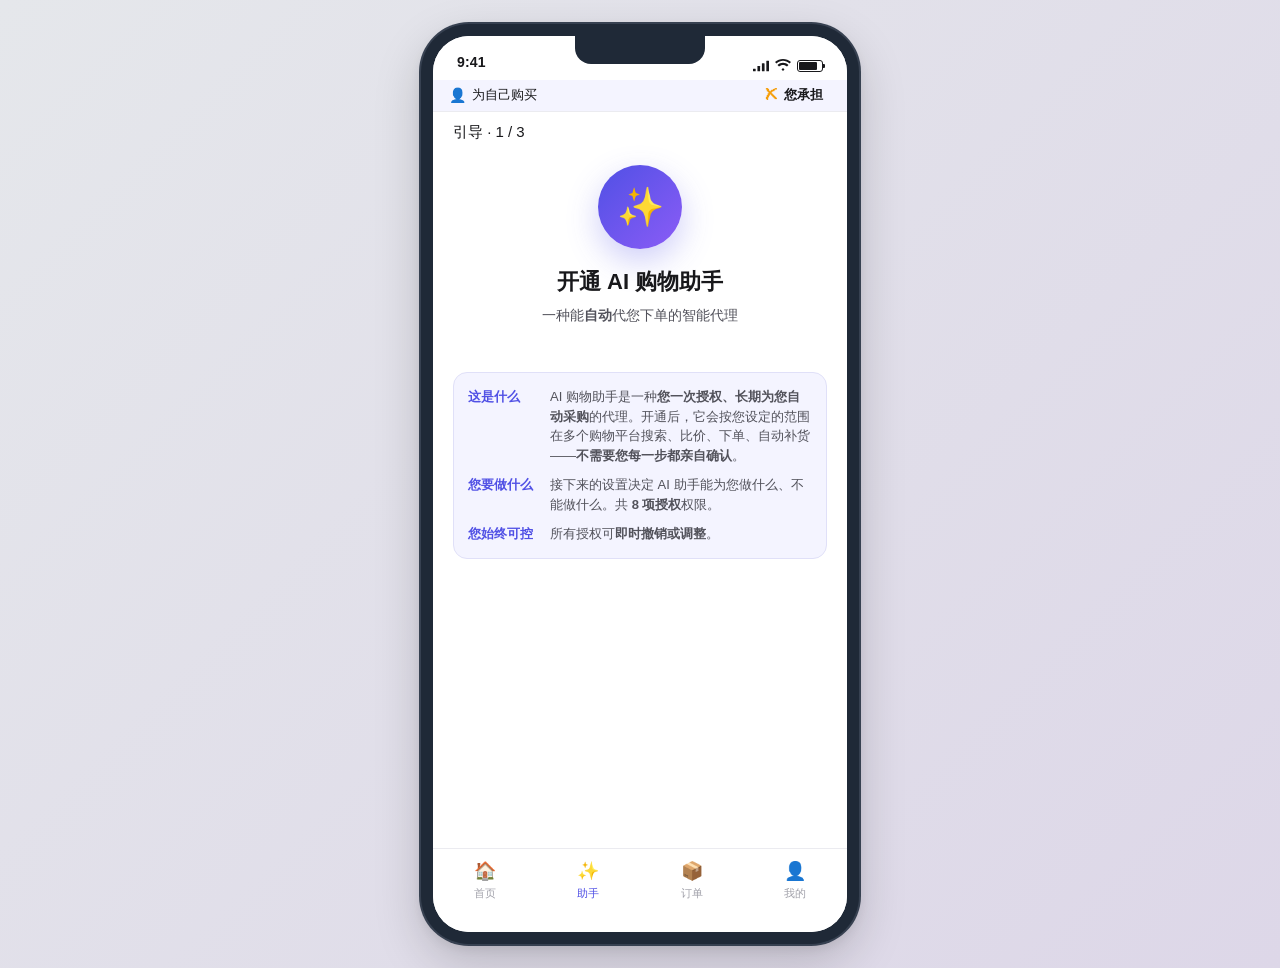
==== commit 707b0d21: "add cache-busting query params to app.js and styles.css Browsers were serving cached old app.js (poi" ====
--- a/index.html
+++ b/index.html
@@ -6,7 +6,7 @@
   <meta name="referrer" content="no-referrer" />
   <meta name="theme-color" content="#5050E5" />
   <title>AI 购物助手</title>
-  <link rel="stylesheet" href="styles.css" />
+  <link rel="stylesheet" href="styles.css?v=20260504b" />
 </head>
 <body>
   <!-- PC backdrop holds a phone-frame; on mobile the frame collapses to fullscreen -->
@@ -60,6 +60,6 @@
     </p>
   </noscript>
 
-  <script src="app.js"></script>
+  <script src="app.js?v=20260504b"></script>
 </body>
 </html>
--- a/styles.css
+++ b/styles.css
@@ -1,6 +1,6 @@
-/* R3C1 Authorization Prototype v2 — Qwen-style mobile shopping assistant
-   Design language: 通义千问 / Qwen aesthetic
-   - Indigo-purple gradients (Qwen brand vibe)
+/* R3C1 Authorization Prototype v2 — mobile shopping assistant
+   Design language: generic AI assistant aesthetic
+   - Indigo-purple gradients
    - PingFang SC / Source Han Sans
    - Generous whitespace, 12-16px rounded corners
    - ✨ sparkle as AI mark
@@ -9,7 +9,7 @@
 
 /* ============================== TOKENS ============================== */
 :root {
-  /* Qwen palette */
+  /* Primary palette */
   --qwen-primary: #5050E5;
   --qwen-primary-down: #4242C7;
   --qwen-light: #8B8FF7;
@@ -135,6 +135,127 @@
   .status-bar { height: env(safe-area-inset-top, 24px); }
 }
 
+/* Iframe mode: strip all chrome, compact layout for narrow embed */
+html.in-iframe { font-size: 13px; }
+html.in-iframe, html.in-iframe body {
+  height: 100%;
+  overflow: hidden;
+}
+html.in-iframe .frame-bg {
+  min-height: 100%;
+  height: 100%;
+  padding: 0;
+  background: var(--bg);
+}
+html.in-iframe .phone-frame {
+  width: 100%;
+  height: 100%;
+  background: var(--bg);
+  border-radius: 0;
+  padding: 0;
+  box-shadow: none;
+}
+html.in-iframe .phone-frame::before { display: none; }
+html.in-iframe .notch { display: none; }
+html.in-iframe .phone-screen { border-radius: 0; }
+html.in-iframe .status-bar { display: none; }
+html.in-iframe .tab-bar { display: none; }
+
+/* Layout: pin bottom-action, scroll only page-content */
+html.in-iframe .app-area {
+  display: flex;
+  flex-direction: column;
+  overflow-y: hidden;
+}
+html.in-iframe .page-content {
+  flex: 1 1 auto;
+  overflow-y: auto;
+  -webkit-overflow-scrolling: touch;
+  min-height: 0;
+  padding: 4px 14px 16px;
+}
+html.in-iframe .bottom-action {
+  flex-shrink: 0;
+  padding: 8px 14px 10px;
+  gap: 8px;
+}
+html.in-iframe .bottom-action.with-back .btn-secondary { flex: 0 0 70px; }
+
+/* Typography */
+html.in-iframe h1, html.in-iframe h1.page-title { font-size: 18px; margin: 4px 0; }
+html.in-iframe .step-label { font-size: 11px; }
+html.in-iframe .page-subtitle { font-size: 12px; line-height: 1.45; }
+html.in-iframe .hero-sub { font-size: 13px; }
+
+/* Buttons */
+html.in-iframe .btn { padding: 10px 14px; font-size: 13px; border-radius: 10px; }
+html.in-iframe .btn-hold { height: 42px; font-size: 13px; }
+html.in-iframe .choice-row { gap: 8px; }
+html.in-iframe .choice-row .btn { padding: 10px 0; font-size: 13px; }
+
+/* Cards & content */
+html.in-iframe .context-frame { padding: 10px 12px; }
+html.in-iframe .cf-row { font-size: 12px; padding: 6px 0; }
+html.in-iframe .cf-key { font-size: 11px; min-width: 56px; }
+html.in-iframe .vignette-card { padding: 10px 12px; gap: 8px; }
+html.in-iframe .v-label { font-size: 11px; }
+html.in-iframe .v-title { font-size: 13px; }
+html.in-iframe .v-sub { font-size: 11px; line-height: 1.4; }
+html.in-iframe .v-icon { font-size: 28px; min-width: 36px; }
+html.in-iframe .pref-card { padding: 8px 10px; }
+html.in-iframe .pref-label { font-size: 13px; }
+html.in-iframe .pref-sub { font-size: 11px; }
+html.in-iframe .cat-tile { padding: 6px; }
+html.in-iframe .cat-name { font-size: 11px; }
+html.in-iframe .cat-price { font-size: 11px; }
+html.in-iframe .cat-img { width: 40px; height: 40px; font-size: 20px; }
+html.in-iframe .sp-label { font-size: 11px; }
+html.in-iframe .sp-card { min-width: 72px; }
+html.in-iframe .sp-name { font-size: 10px; }
+html.in-iframe .sp-price { font-size: 10px; }
+html.in-iframe .sp-img { width: 48px; height: 48px; font-size: 22px; }
+html.in-iframe .trust-row { font-size: 11px; gap: 6px; }
+
+/* Ambient banner */
+html.in-iframe .ambient-banner { height: 26px; font-size: 11px; padding: 0 10px; }
+
+/* Tier intro */
+html.in-iframe .tier-intro { padding: 12px; }
+html.in-iframe .tier-intro p { font-size: 12px; }
+html.in-iframe .tier-icon { font-size: 32px; }
+html.in-iframe .preview-list { font-size: 12px; }
+html.in-iframe .preview-list li { padding: 3px 0; }
+
+/* Hero */
+html.in-iframe .hero { padding: 16px 0 8px; }
+html.in-iframe .ai-avatar { width: 56px; height: 56px; font-size: 28px; }
+
+/* Brand compare table */
+html.in-iframe .brand-compare { font-size: 11px; margin-top: 8px; }
+html.in-iframe .brand-compare th { padding: 6px 4px; font-size: 11px; }
+html.in-iframe .brand-compare td { padding: 6px 4px; }
+html.in-iframe .brand-compare .bc-name { gap: 4px; font-size: 11px; white-space: nowrap; }
+html.in-iframe .brand-compare .bc-icon { width: 22px; height: 22px; font-size: 13px; }
+html.in-iframe .brand-compare .bc-price .now { font-size: 11px; }
+html.in-iframe .brand-compare .bc-price .orig { font-size: 10px; }
+
+/* Auth items */
+html.in-iframe .auth-header { font-size: 12px; }
+html.in-iframe .auth-title { font-size: 15px; }
+html.in-iframe .auth-desc { font-size: 12px; }
+
+/* Cue banner */
+html.in-iframe .cue-banner { padding: 10px 12px; }
+html.in-iframe .cue-banner .cue-title { font-size: 13px; }
+html.in-iframe .cue-banner .cue-body { font-size: 12px; }
+
+/* End page */
+html.in-iframe .end-page { padding: 40px 16px 24px; }
+html.in-iframe .check-circle { width: 60px; height: 60px; font-size: 30px; }
+
+/* Payment cap */
+html.in-iframe .cap-display { font-size: 28px; }
+
 /* ============================== STATUS BAR ============================== */
 .status-bar {
   height: var(--status-bar-h);
@@ -1002,7 +1123,7 @@
   to   { opacity: 1; transform: translateY(0); }
 }
 
-/* ============================== AI CHAT BUBBLE (Qwen-style) ============================== */
+/* ============================== AI CHAT BUBBLE ============================== */
 .ai-bubble {
   display: flex;
   gap: 10px;
